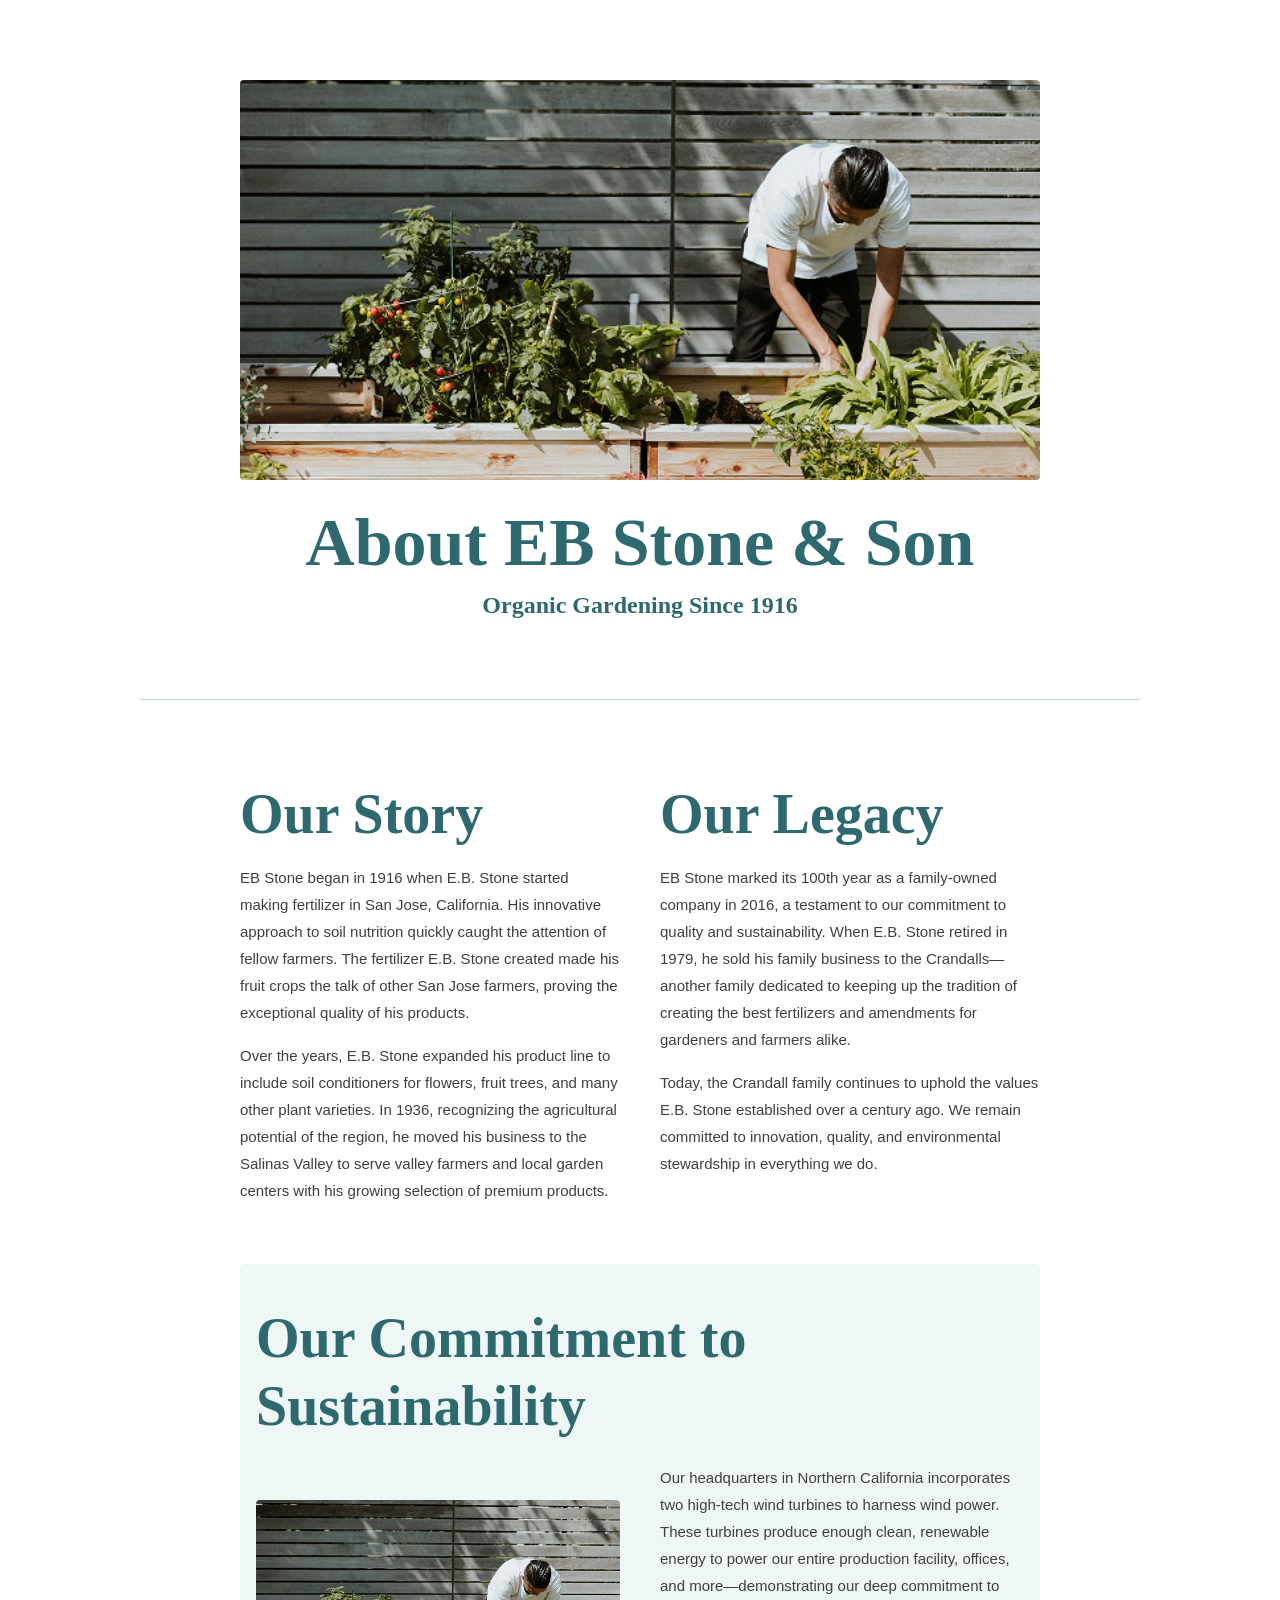
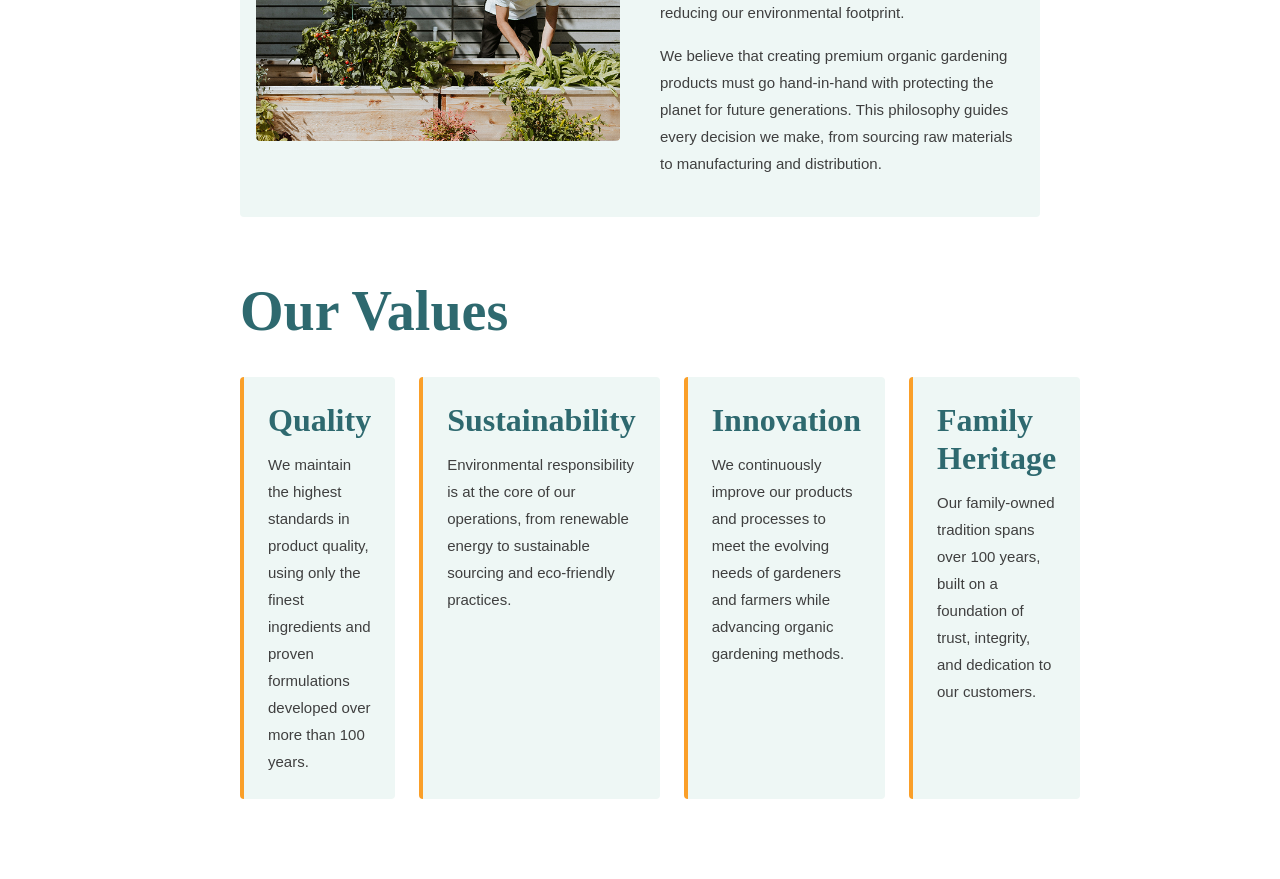
==== about.html @ d3578583 "042426 1030" ====
<!DOCTYPE html>
<html lang="en">
<head>
    <meta charset="UTF-8">
    <meta name="viewport" content="width=device-width, initial-scale=1.0">
    <title>About EB Stone | Organic Gardening Since 1916</title>
    <link rel="stylesheet" href="styles.css">
</head>
<body>
    <!-- Header/Navigation -->
    <header id="header"></header>

    <!-- Main Content -->
    <main class="about-container">
        <section class="hero-section">
            <img src="images/StairstepImage01.jpg" alt="EB Stone Heritage" class="hero-image">
            <h1>About EB Stone & Son</h1>
            <p class="intro-text">Organic Gardening Since 1916</p>
        </section>

        <section class="about-content">
            <div class="content-grid">
                <div class="content-column">
                    <h2>Our Story</h2>
                    <p>EB Stone began in 1916 when E.B. Stone started making fertilizer in San Jose, California. His innovative approach to soil nutrition quickly caught the attention of fellow farmers. The fertilizer E.B. Stone created made his fruit crops the talk of other San Jose farmers, proving the exceptional quality of his products.</p>

                    <p>Over the years, E.B. Stone expanded his product line to include soil conditioners for flowers, fruit trees, and many other plant varieties. In 1936, recognizing the agricultural potential of the region, he moved his business to the Salinas Valley to serve valley farmers and local garden centers with his growing selection of premium products.</p>
                </div>

                <div class="content-column">
                    <h2>Our Legacy</h2>
                    <p>EB Stone marked its 100th year as a family-owned company in 2016, a testament to our commitment to quality and sustainability. When E.B. Stone retired in 1979, he sold his family business to the Crandalls—another family dedicated to keeping up the tradition of creating the best fertilizers and amendments for gardeners and farmers alike.</p>

                    <p>Today, the Crandall family continues to uphold the values E.B. Stone established over a century ago. We remain committed to innovation, quality, and environmental stewardship in everything we do.</p>
                </div>
            </div>

            <section class="sustainability-section">
                <h2>Our Commitment to Sustainability</h2>
                <div class="sustainability-content">
                    <img src="images/StairstepImage01.jpg" alt="Wind Turbines" class="sustainability-image">
                    <div class="sustainability-text">
                        <p>Our headquarters in Northern California incorporates two high-tech wind turbines to harness wind power. These turbines produce enough clean, renewable energy to power our entire production facility, offices, and more—demonstrating our deep commitment to reducing our environmental footprint.</p>
                        <p>We believe that creating premium organic gardening products must go hand-in-hand with protecting the planet for future generations. This philosophy guides every decision we make, from sourcing raw materials to manufacturing and distribution.</p>
                    </div>
                </div>
            </section>

            <section class="values-section">
                <h2>Our Values</h2>
                <div class="values-grid">
                    <div class="value-card">
                        <h3>Quality</h3>
                        <p>We maintain the highest standards in product quality, using only the finest ingredients and proven formulations developed over more than 100 years.</p>
                    </div>
                    <div class="value-card">
                        <h3>Sustainability</h3>
                        <p>Environmental responsibility is at the core of our operations, from renewable energy to sustainable sourcing and eco-friendly practices.</p>
                    </div>
                    <div class="value-card">
                        <h3>Innovation</h3>
                        <p>We continuously improve our products and processes to meet the evolving needs of gardeners and farmers while advancing organic gardening methods.</p>
                    </div>
                    <div class="value-card">
                        <h3>Family Heritage</h3>
                        <p>Our family-owned tradition spans over 100 years, built on a foundation of trust, integrity, and dedication to our customers.</p>
                    </div>
                </div>
            </section>
        </section>
    </main>

    <!-- Footer -->
    <footer id="footer"></footer>

    <script src="components.js"></script>
</body>
</html>
---- styles.css ----
/* =============================================================
   EB Stone & Son — Shared Stylesheet
   Used by: index.html, plp.html, pdp.html
   ============================================================= */

/* ===== Design Tokens ===== */
:root {
  --white: #ffffff;
  --casal: #2e696f;
  --casal-darker: #19454a;
  --keyline: #bdd8db;
  --mine-shaft: #3f3f3f;
  --footer-dark: #2d2d2d;
  --seashell: #eef7f5;
  --sea-buckthorn: #fa9f29;
  --body: #3f3f3f;
  --serif: 'Sabon LT Pro', 'Georgia', serif;
}

/* ===== Reset ===== */
* { box-sizing: border-box; margin: 0; padding: 0; }
html, body {
  background: #fff;
  font-family: 'Montserrat', sans-serif;
  font-size: 15px;
  line-height: 27px;
  color: var(--body);
  -webkit-font-smoothing: antialiased;
}
img { max-width: 100%; display: block; }
a { color: inherit; text-decoration: none; font-weight: 500; }

/* ===== Typography Scale ===== */
/* EB - H1: Sabon LT Pro Bold 68px / 76px */
h1 {
  font-family: var(--serif);
  font-size: 68px;
  font-weight: 700;
  line-height: 76px;
}
/* EB - H2: Sabon LT Pro Bold 56px / 68px */
h2 {
  font-family: var(--serif);
  font-size: 56px;
  font-weight: 700;
  line-height: 68px;
}
/* EB - H3: Sabon LT Pro Bold 42px / 50px */
h3 {
  font-family: var(--serif);
  font-size: 42px;
  font-weight: 700;
  line-height: 50px;
}
/* EB - H4: Sabon LT Pro Bold 32px / 38px */
h4 {
  font-family: var(--serif);
  font-size: 32px;
  font-weight: 700;
  line-height: 38px;
}
/* EB - H5: Montserrat Regular 24px / 30px */
h5 {
  font-family: 'Montserrat', sans-serif;
  font-size: 24px;
  font-weight: 400;
  line-height: 30px;
}
/* EB - Block Title: Montserrat Bold 13px / 13px small-caps */
.block-title {
  font-family: 'Montserrat', sans-serif;
  font-size: 13px;
  font-weight: 700;
  line-height: 13px;
  font-variant: small-caps;
}

/* ===== Buttons ===== */
/* EB - CTA: Sabon LT Pro Bold 17px / 27px */
.btn {
  display: inline-flex; align-items: center; gap: 6px;
  background: var(--sea-buckthorn); color: #fff;
  padding: 12px 20px;
  font-family: var(--serif); font-size: 17px; font-weight: 700; line-height: 27px;
  border-radius: 2px;
}
.btn-ghost {
  background: transparent; border: 1.5px solid var(--casal); color: var(--casal);
}

/* ===== Utility Bar ===== */
.utility-bar {
  background: var(--casal-darker); color: #fff;
  display: flex; justify-content: space-between; align-items: center;
  padding: 10px 16px; font-size: 11px; letter-spacing: 0.04em;
  text-transform: uppercase; font-weight: 500;
}
.utility-bar .search { display: flex; align-items: center; gap: 6px; }
.utility-bar .search .label { display: none; }
@media (min-width: 1024px) {
  .utility-bar { padding: 12px 100px; }
  .utility-bar .search .label { display: inline; }
}

/* ===== Main Nav ===== */
.main-nav {
  background: var(--casal); color: #fff;
  display: flex; align-items: center; justify-content: space-between;
  padding: 14px 16px; gap: 16px;
}
.main-nav .logo { display: flex; align-items: center; }
.main-nav .logo img { height: 36px; width: auto; display: block; }
.main-nav .hamburger { display: flex; flex-direction: column; gap: 4px; cursor: pointer; }
.main-nav .hamburger span { display: block; width: 22px; height: 2px; background: #fff; }
.main-nav .nav-links { display: none; }
/* EB - Nav: Sabon LT Pro Bold 17px / 25px */
.store-btn {
  background: var(--sea-buckthorn); color: #fff;
  font-family: var(--serif); font-weight: 700; font-size: 17px; line-height: 25px;
  padding: 10px 14px; display: inline-flex; align-items: center; gap: 6px;
  border-radius: 2px; white-space: nowrap;
}
@media (min-width: 1024px) {
  .main-nav { padding: 18px 100px; }
  .main-nav .hamburger { display: none; }
  .main-nav .logo img { height: 44px; }
  .main-nav .nav-links {
    display: flex; gap: 28px; flex: 1; justify-content: center;
    font-family: var(--serif); font-size: 17px; font-weight: 700; line-height: 25px;
  }
  .main-nav .nav-links a { color: #fff; padding: 6px 0; transition: opacity 0.2s; }
  .main-nav .nav-links a:hover { opacity: 0.75; }
  .store-btn { padding: 12px 18px; font-family: var(--serif); font-size: 17px; font-weight: 700; }
}

/* ===== Footer ===== */
.footer {
  background: var(--mine-shaft); color: #fff;
  padding: 32px 24px;
  display: flex; flex-direction: column; gap: 28px;
}
.footer .col h4 {
  font-family: var(--serif); font-size: 32px; line-height: 38px; font-weight: 700;
  margin-bottom: 12px; color: #fff;
}
.footer .col p, .footer .col a, .footer .col .row-with-icon span {
  color: #d0d0d0; font-size: 13px; line-height: 1.7; display: block;
}
.footer .col .row-with-icon {
  display: flex; gap: 10px; align-items: flex-start; padding: 4px 0;
}
.footer .col .row-with-icon svg { flex: 0 0 16px; margin-top: 4px; opacity: 0.7; }
.footer .connect .socials {
  display: flex; gap: 14px; margin-top: 6px;
}
.footer .connect .socials a {
  width: 34px; height: 34px; border: 1px solid #666; border-radius: 50%;
  display: inline-flex; align-items: center; justify-content: center; color: #fff;
}
.copyright {
  background: var(--footer-dark); color: #9a9a9a;
  font-size: 11px; padding: 16px; text-align: center; letter-spacing: 0.04em;
}
@media (min-width: 1024px) {
  .footer {
    flex-direction: row; padding: 60px 100px;
    gap: 0; justify-content: space-between; align-items: stretch;
  }
  .footer .col { flex: 1; max-width: 333px; padding: 0 40px; }
  .footer .col:first-child { padding-left: 0; }
  .footer .col:last-child { padding-right: 0; }
  .footer .col + .col { border-left: 1px solid #555; }
  .footer .col h4 { font-size: 32px; line-height: 38px; }
  .copyright { padding: 18px; }
}

/* ===== About Page ===== */
.about-container {
  max-width: 1200px; margin: 0 auto; padding: 0 16px;
}
.hero-section {
  text-align: center; padding: 40px 16px;
  border-bottom: 1px solid var(--keyline);
}
.hero-section .hero-image {
  width: 100%; max-height: 400px; object-fit: cover; margin-bottom: 24px;
  border-radius: 4px;
}
.hero-section h1 {
  margin-bottom: 12px; color: var(--casal);
}
.hero-section .intro-text {
  font-family: var(--serif); font-size: 24px; color: var(--casal);
  font-weight: 700;
}

.about-content {
  padding: 40px 16px;
}
.content-grid {
  display: grid; grid-template-columns: 1fr; gap: 40px;
  margin-bottom: 60px;
}
.content-column h2 {
  color: var(--casal); margin-bottom: 16px;
}
.content-column p {
  margin-bottom: 16px; color: var(--body);
}
.content-column p:last-child {
  margin-bottom: 0;
}

.sustainability-section {
  background: var(--seashell); padding: 40px 16px;
  border-radius: 4px; margin-bottom: 60px;
}
.sustainability-section h2 {
  color: var(--casal); margin-bottom: 24px;
}
.sustainability-content {
  display: grid; grid-template-columns: 1fr; gap: 24px;
}
.sustainability-image {
  width: 100%; height: 300px; object-fit: cover; border-radius: 4px;
}
.sustainability-text p {
  margin-bottom: 16px; color: var(--body);
}
.sustainability-text p:last-child {
  margin-bottom: 0;
}

.values-section h2 {
  color: var(--casal); margin-bottom: 32px;
}
.values-grid {
  display: grid; grid-template-columns: 1fr; gap: 24px;
}
.value-card {
  background: var(--seashell); padding: 24px; border-radius: 4px;
  border-left: 4px solid var(--sea-buckthorn);
}
.value-card h3 {
  color: var(--casal); font-size: 32px; line-height: 38px;
  margin-bottom: 12px;
}
.value-card p {
  color: var(--body); font-size: 15px; line-height: 27px;
}

@media (min-width: 768px) {
  .about-container { padding: 0 32px; }
  .hero-section { padding: 60px 32px; }
  .about-content { padding: 60px 32px; }
  .content-grid { grid-template-columns: 1fr 1fr; gap: 40px; }
  .values-grid { grid-template-columns: 1fr 1fr; gap: 24px; }
  .sustainability-content { grid-template-columns: 1fr 1fr; gap: 40px; align-items: center; }
  .sustainability-image { height: auto; }
}

@media (min-width: 1024px) {
  .about-container { padding: 0 100px; }
  .hero-section { padding: 80px 100px; }
  .about-content { padding: 80px 100px; }
  .values-grid { grid-template-columns: repeat(4, 1fr); }
}
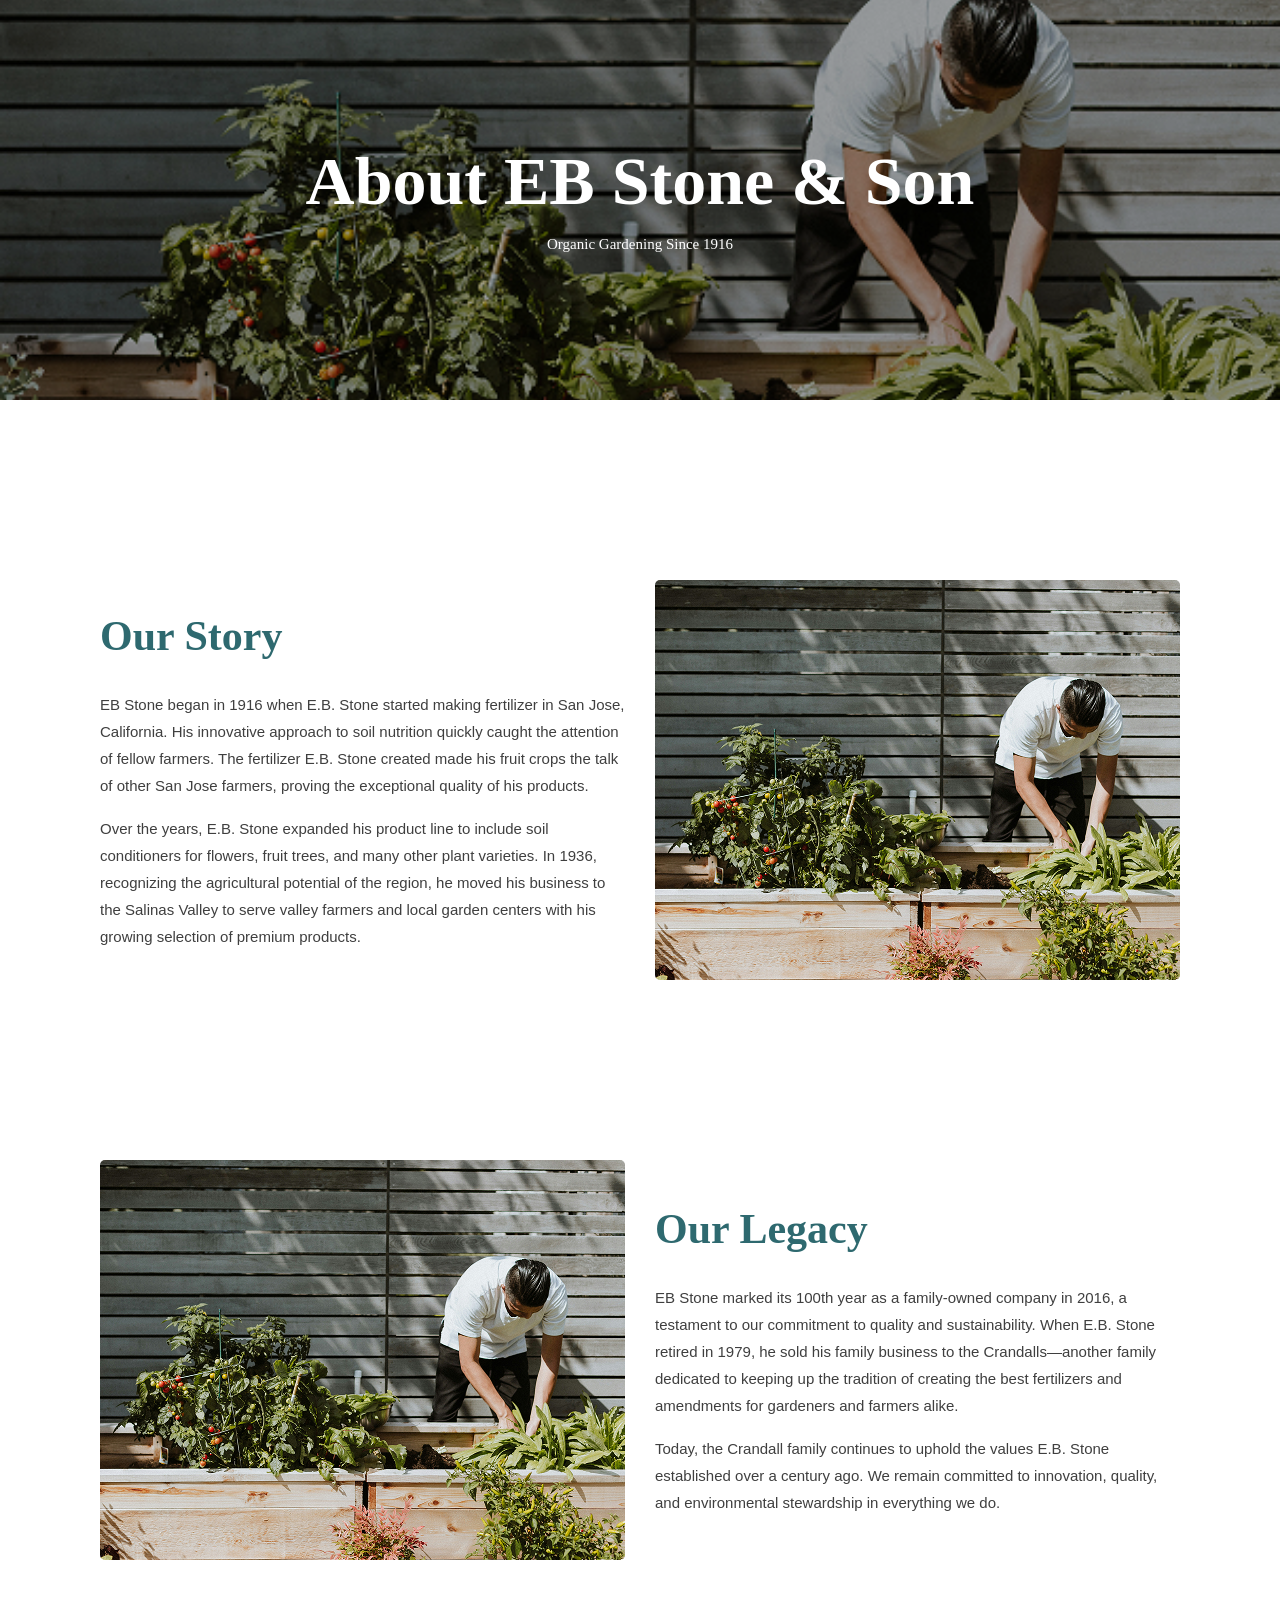
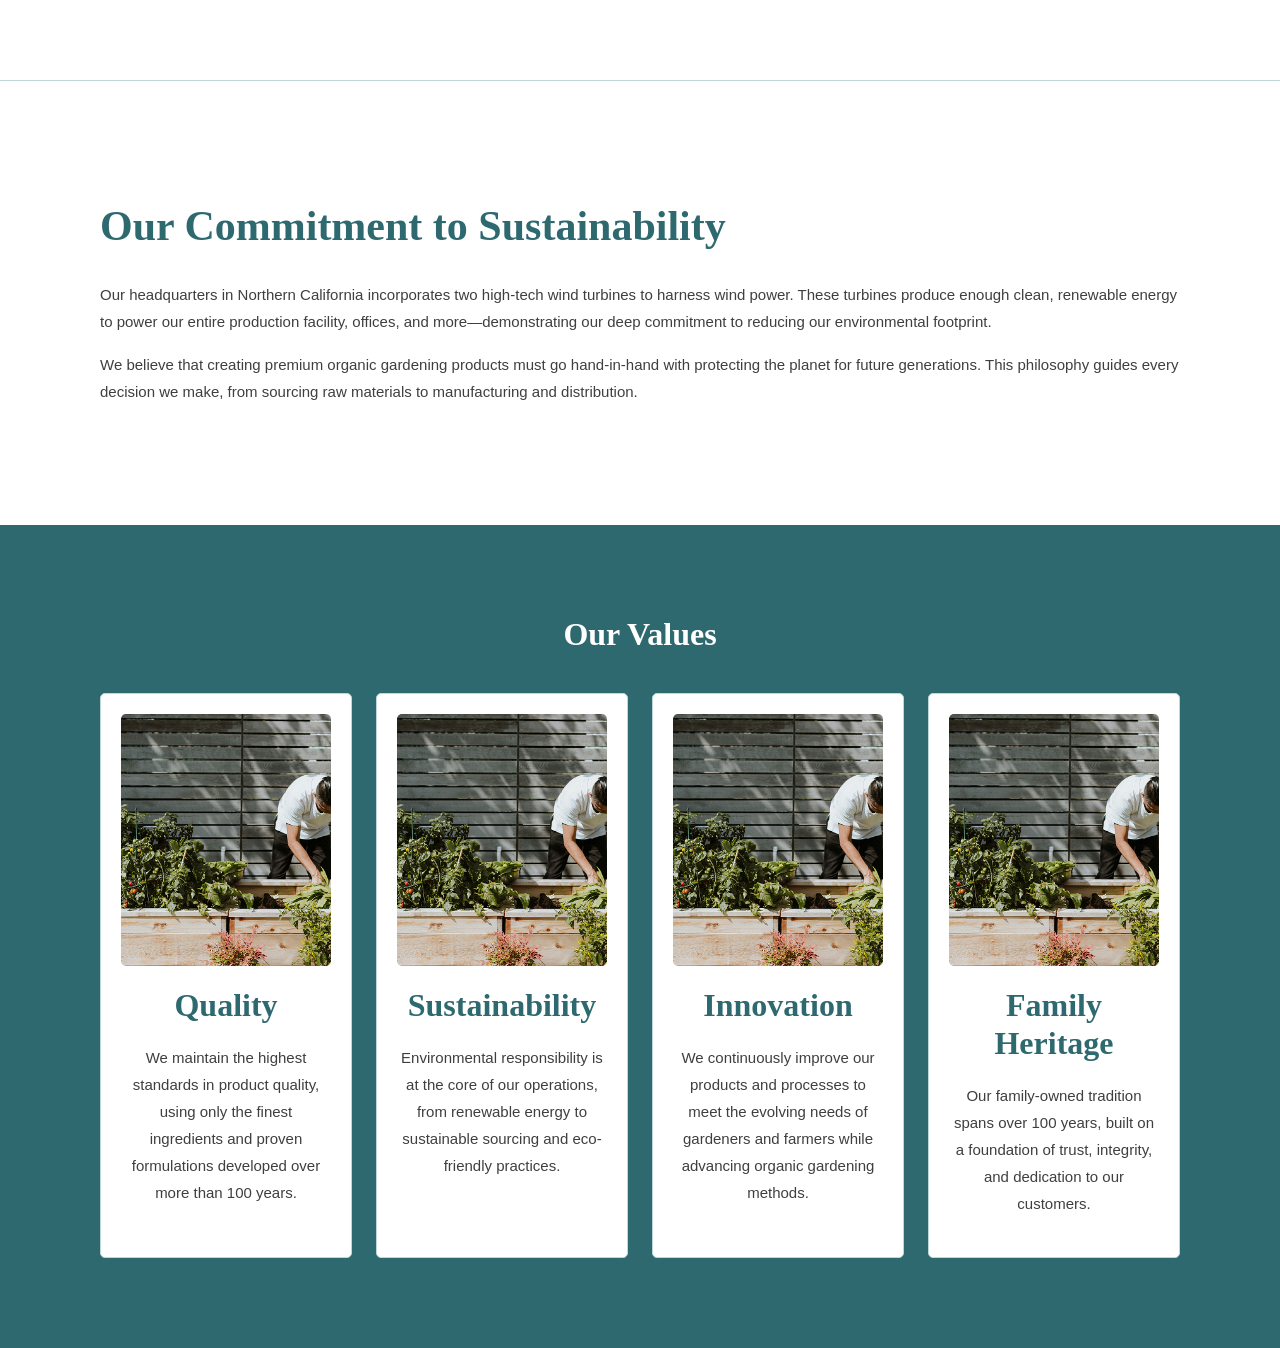
==== commit c6bfa824: "042426 1106" ====
--- a/about.html
+++ b/about.html
@@ -12,61 +12,100 @@
 
     <!-- Main Content -->
     <main class="about-container">
-        <section class="hero-section">
+        <!-- Hero Section with Overlay -->
+        <section class="about-hero">
             <img src="images/StairstepImage01.jpg" alt="EB Stone Heritage" class="hero-image">
-            <h1>About EB Stone & Son</h1>
-            <p class="intro-text">Organic Gardening Since 1916</p>
+            <div class="hero-overlay"></div>
+            <div class="hero-content">
+                <h1>About EB Stone & Son</h1>
+                <p class="hero-subtitle">Organic Gardening Since 1916</p>
+            </div>
         </section>
 
-        <section class="about-content">
-            <div class="content-grid">
-                <div class="content-column">
+        <!-- Our Story Section -->
+        <section class="content-section story-section">
+            <div class="stairstep-layout">
+                <div class="text-column">
                     <h2>Our Story</h2>
-                    <p>EB Stone began in 1916 when E.B. Stone started making fertilizer in San Jose, California. His innovative approach to soil nutrition quickly caught the attention of fellow farmers. The fertilizer E.B. Stone created made his fruit crops the talk of other San Jose farmers, proving the exceptional quality of his products.</p>
-
-                    <p>Over the years, E.B. Stone expanded his product line to include soil conditioners for flowers, fruit trees, and many other plant varieties. In 1936, recognizing the agricultural potential of the region, he moved his business to the Salinas Valley to serve valley farmers and local garden centers with his growing selection of premium products.</p>
+                    <div class="copy-block">
+                        <p>EB Stone began in 1916 when E.B. Stone started making fertilizer in San Jose, California. His innovative approach to soil nutrition quickly caught the attention of fellow farmers. The fertilizer E.B. Stone created made his fruit crops the talk of other San Jose farmers, proving the exceptional quality of his products.</p>
+                        <p>Over the years, E.B. Stone expanded his product line to include soil conditioners for flowers, fruit trees, and many other plant varieties. In 1936, recognizing the agricultural potential of the region, he moved his business to the Salinas Valley to serve valley farmers and local garden centers with his growing selection of premium products.</p>
+                    </div>
                 </div>
-
-                <div class="content-column">
-                    <h2>Our Legacy</h2>
-                    <p>EB Stone marked its 100th year as a family-owned company in 2016, a testament to our commitment to quality and sustainability. When E.B. Stone retired in 1979, he sold his family business to the Crandalls—another family dedicated to keeping up the tradition of creating the best fertilizers and amendments for gardeners and farmers alike.</p>
-
-                    <p>Today, the Crandall family continues to uphold the values E.B. Stone established over a century ago. We remain committed to innovation, quality, and environmental stewardship in everything we do.</p>
+                <div class="image-column">
+                    <img src="images/StairstepImage01.jpg" alt="Our Story">
                 </div>
             </div>
+        </section>
 
-            <section class="sustainability-section">
-                <h2>Our Commitment to Sustainability</h2>
-                <div class="sustainability-content">
-                    <img src="images/StairstepImage01.jpg" alt="Wind Turbines" class="sustainability-image">
-                    <div class="sustainability-text">
-                        <p>Our headquarters in Northern California incorporates two high-tech wind turbines to harness wind power. These turbines produce enough clean, renewable energy to power our entire production facility, offices, and more—demonstrating our deep commitment to reducing our environmental footprint.</p>
-                        <p>We believe that creating premium organic gardening products must go hand-in-hand with protecting the planet for future generations. This philosophy guides every decision we make, from sourcing raw materials to manufacturing and distribution.</p>
+        <!-- Our Legacy Section -->
+        <section class="content-section legacy-section">
+            <div class="stairstep-layout reverse">
+                <div class="text-column">
+                    <h2>Our Legacy</h2>
+                    <div class="copy-block">
+                        <p>EB Stone marked its 100th year as a family-owned company in 2016, a testament to our commitment to quality and sustainability. When E.B. Stone retired in 1979, he sold his family business to the Crandalls—another family dedicated to keeping up the tradition of creating the best fertilizers and amendments for gardeners and farmers alike.</p>
+                        <p>Today, the Crandall family continues to uphold the values E.B. Stone established over a century ago. We remain committed to innovation, quality, and environmental stewardship in everything we do.</p>
                     </div>
                 </div>
-            </section>
+                <div class="image-column">
+                    <img src="images/StairstepImage01.jpg" alt="Our Legacy">
+                </div>
+            </div>
+        </section>
 
-            <section class="values-section">
-                <h2>Our Values</h2>
-                <div class="values-grid">
-                    <div class="value-card">
+        <!-- Sustainability Section -->
+        <section class="sustainability-section">
+            <div class="sustainability-content">
+                <h2>Our Commitment to Sustainability</h2>
+                <div class="copy-block">
+                    <p>Our headquarters in Northern California incorporates two high-tech wind turbines to harness wind power. These turbines produce enough clean, renewable energy to power our entire production facility, offices, and more—demonstrating our deep commitment to reducing our environmental footprint.</p>
+                    <p>We believe that creating premium organic gardening products must go hand-in-hand with protecting the planet for future generations. This philosophy guides every decision we make, from sourcing raw materials to manufacturing and distribution.</p>
+                </div>
+            </div>
+        </section>
+
+        <!-- Values Section -->
+        <section class="values-section">
+            <h2>Our Values</h2>
+            <div class="values-grid">
+                <div class="value-card">
+                    <div class="card-image">
+                        <img src="images/StairstepImage01.jpg" alt="Quality">
+                    </div>
+                    <div class="card-content">
                         <h3>Quality</h3>
                         <p>We maintain the highest standards in product quality, using only the finest ingredients and proven formulations developed over more than 100 years.</p>
                     </div>
-                    <div class="value-card">
+                </div>
+                <div class="value-card">
+                    <div class="card-image">
+                        <img src="images/StairstepImage01.jpg" alt="Sustainability">
+                    </div>
+                    <div class="card-content">
                         <h3>Sustainability</h3>
                         <p>Environmental responsibility is at the core of our operations, from renewable energy to sustainable sourcing and eco-friendly practices.</p>
                     </div>
-                    <div class="value-card">
+                </div>
+                <div class="value-card">
+                    <div class="card-image">
+                        <img src="images/StairstepImage01.jpg" alt="Innovation">
+                    </div>
+                    <div class="card-content">
                         <h3>Innovation</h3>
                         <p>We continuously improve our products and processes to meet the evolving needs of gardeners and farmers while advancing organic gardening methods.</p>
                     </div>
-                    <div class="value-card">
+                </div>
+                <div class="value-card">
+                    <div class="card-image">
+                        <img src="images/StairstepImage01.jpg" alt="Family Heritage">
+                    </div>
+                    <div class="card-content">
                         <h3>Family Heritage</h3>
                         <p>Our family-owned tradition spans over 100 years, built on a foundation of trust, integrity, and dedication to our customers.</p>
                     </div>
                 </div>
-            </section>
+            </div>
         </section>
     </main>
 
--- a/styles.css
+++ b/styles.css
@@ -176,92 +176,260 @@
 
 /* ===== About Page ===== */
 .about-container {
-  max-width: 1200px; margin: 0 auto; padding: 0 16px;
-}
-.hero-section {
-  text-align: center; padding: 40px 16px;
+  display: flex;
+  flex-direction: column;
+}
+
+/* Hero Section */
+.about-hero {
+  position: relative;
+  height: 400px;
+  display: flex;
+  align-items: center;
+  justify-content: center;
+  overflow: hidden;
+  margin-bottom: 120px;
+}
+
+.about-hero .hero-image {
+  position: absolute;
+  inset: 0;
+  width: 100%;
+  height: 100%;
+  object-fit: cover;
+  z-index: 1;
+}
+
+.about-hero .hero-overlay {
+  position: absolute;
+  inset: 0;
+  background: rgba(0, 0, 0, 0.36);
+  z-index: 2;
+}
+
+.about-hero .hero-content {
+  position: relative;
+  z-index: 3;
+  text-align: center;
+  color: white;
+  padding: 0 16px;
+}
+
+.about-hero h1 {
+  color: white;
+  margin-bottom: 12px;
+}
+
+.about-hero .hero-subtitle {
+  font-family: var(--serif);
+  font-size: 15px;
+  font-weight: 400;
+  line-height: 27px;
+  color: white;
+}
+
+/* Content Sections */
+.content-section {
+  padding: 60px 16px;
+}
+
+.stairstep-layout {
+  display: flex;
+  flex-direction: column;
+  gap: 30px;
+  align-items: center;
+}
+
+.stairstep-layout.reverse {
+  flex-direction: column-reverse;
+}
+
+.text-column h2 {
+  color: var(--casal);
+  margin-bottom: 30px;
+  font-size: 42px;
+  line-height: 50px;
+}
+
+.text-column {
+  width: 100%;
+}
+
+.image-column {
+  width: 100%;
+}
+
+.image-column img {
+  width: 100%;
+  height: 400px;
+  object-fit: cover;
+  border-radius: 5px;
+}
+
+.copy-block {
+  display: flex;
+  flex-direction: column;
+  gap: 0;
+}
+
+.copy-block p {
+  color: var(--body);
+  font-size: 15px;
+  line-height: 27px;
+  margin-bottom: 16px;
+}
+
+.copy-block p:last-child {
+  margin-bottom: 0;
+}
+
+.story-section {
+  border-bottom: none;
+}
+
+.legacy-section {
+  padding-top: 120px;
+  padding-bottom: 120px;
   border-bottom: 1px solid var(--keyline);
 }
-.hero-section .hero-image {
-  width: 100%; max-height: 400px; object-fit: cover; margin-bottom: 24px;
-  border-radius: 4px;
-}
-.hero-section h1 {
-  margin-bottom: 12px; color: var(--casal);
-}
-.hero-section .intro-text {
-  font-family: var(--serif); font-size: 24px; color: var(--casal);
-  font-weight: 700;
-}
-
-.about-content {
-  padding: 40px 16px;
-}
-.content-grid {
-  display: grid; grid-template-columns: 1fr; gap: 40px;
-  margin-bottom: 60px;
-}
-.content-column h2 {
-  color: var(--casal); margin-bottom: 16px;
-}
-.content-column p {
-  margin-bottom: 16px; color: var(--body);
-}
-.content-column p:last-child {
+
+/* Sustainability Section */
+.sustainability-section {
+  padding: 120px 16px;
+  display: flex;
+  flex-direction: column;
+}
+
+.sustainability-content {
+  display: flex;
+  flex-direction: column;
+  gap: 30px;
+}
+
+.sustainability-content h2 {
+  color: var(--casal);
+  font-size: 42px;
+  line-height: 50px;
   margin-bottom: 0;
 }
 
-.sustainability-section {
-  background: var(--seashell); padding: 40px 16px;
-  border-radius: 4px; margin-bottom: 60px;
-}
-.sustainability-section h2 {
-  color: var(--casal); margin-bottom: 24px;
-}
-.sustainability-content {
-  display: grid; grid-template-columns: 1fr; gap: 24px;
-}
-.sustainability-image {
-  width: 100%; height: 300px; object-fit: cover; border-radius: 4px;
-}
-.sustainability-text p {
-  margin-bottom: 16px; color: var(--body);
-}
-.sustainability-text p:last-child {
-  margin-bottom: 0;
+/* Values Section */
+.values-section {
+  background: var(--casal);
+  padding: 90px 16px;
+  color: white;
 }
 
 .values-section h2 {
-  color: var(--casal); margin-bottom: 32px;
-}
+  color: white;
+  font-size: 32px;
+  line-height: 38px;
+  margin-bottom: 40px;
+  text-align: center;
+}
+
 .values-grid {
-  display: grid; grid-template-columns: 1fr; gap: 24px;
-}
+  display: grid;
+  grid-template-columns: 1fr;
+  gap: 24px;
+}
+
 .value-card {
-  background: var(--seashell); padding: 24px; border-radius: 4px;
-  border-left: 4px solid var(--sea-buckthorn);
-}
-.value-card h3 {
-  color: var(--casal); font-size: 32px; line-height: 38px;
-  margin-bottom: 12px;
-}
-.value-card p {
-  color: var(--body); font-size: 15px; line-height: 27px;
-}
-
+  background: white;
+  border: 1px solid var(--keyline);
+  border-radius: 5px;
+  padding: 20px;
+  display: flex;
+  flex-direction: column;
+  gap: 20px;
+}
+
+.card-image {
+  width: 100%;
+  height: 252px;
+  border-radius: 5px;
+  overflow: hidden;
+}
+
+.card-image img {
+  width: 100%;
+  height: 100%;
+  object-fit: cover;
+}
+
+.card-content {
+  display: flex;
+  flex-direction: column;
+  gap: 20px;
+  padding-bottom: 20px;
+  text-align: center;
+}
+
+.card-content h3 {
+  color: var(--casal);
+  font-size: 32px;
+  line-height: 38px;
+  margin: 0;
+}
+
+.card-content p {
+  color: var(--body);
+  font-size: 15px;
+  line-height: 27px;
+  margin: 0;
+}
+
+/* Tablet & Desktop */
 @media (min-width: 768px) {
-  .about-container { padding: 0 32px; }
-  .hero-section { padding: 60px 32px; }
-  .about-content { padding: 60px 32px; }
-  .content-grid { grid-template-columns: 1fr 1fr; gap: 40px; }
-  .values-grid { grid-template-columns: 1fr 1fr; gap: 24px; }
-  .sustainability-content { grid-template-columns: 1fr 1fr; gap: 40px; align-items: center; }
-  .sustainability-image { height: auto; }
+  .about-container { padding: 0; }
+  .about-hero { height: 400px; padding: 60px 32px; }
+  .content-section { padding: 60px 32px; }
+
+  .stairstep-layout {
+    flex-direction: row;
+    gap: 30px;
+    align-items: stretch;
+  }
+
+  .stairstep-layout.reverse {
+    flex-direction: row-reverse;
+  }
+
+  .text-column {
+    flex: 1;
+    display: flex;
+    flex-direction: column;
+    justify-content: center;
+  }
+
+  .image-column {
+    flex: 1;
+    min-height: 400px;
+  }
+
+  .image-column img {
+    height: 100%;
+  }
+
+  .sustainability-section {
+    padding: 120px 32px;
+  }
+
+  .values-section {
+    padding: 90px 32px;
+  }
+
+  .values-grid {
+    grid-template-columns: repeat(2, 1fr);
+    gap: 24px;
+  }
 }
 
 @media (min-width: 1024px) {
-  .about-container { padding: 0 100px; }
-  .hero-section { padding: 80px 100px; }
-  .about-content { padding: 80px 100px; }
+  .about-hero { padding: 60px 100px; }
+  .content-section { padding: 60px 100px; }
+  .legacy-section { padding-top: 120px; padding-bottom: 120px; }
+  .sustainability-section { padding: 120px 100px; }
+  .values-section { padding: 90px 100px; }
   .values-grid { grid-template-columns: repeat(4, 1fr); }
 }
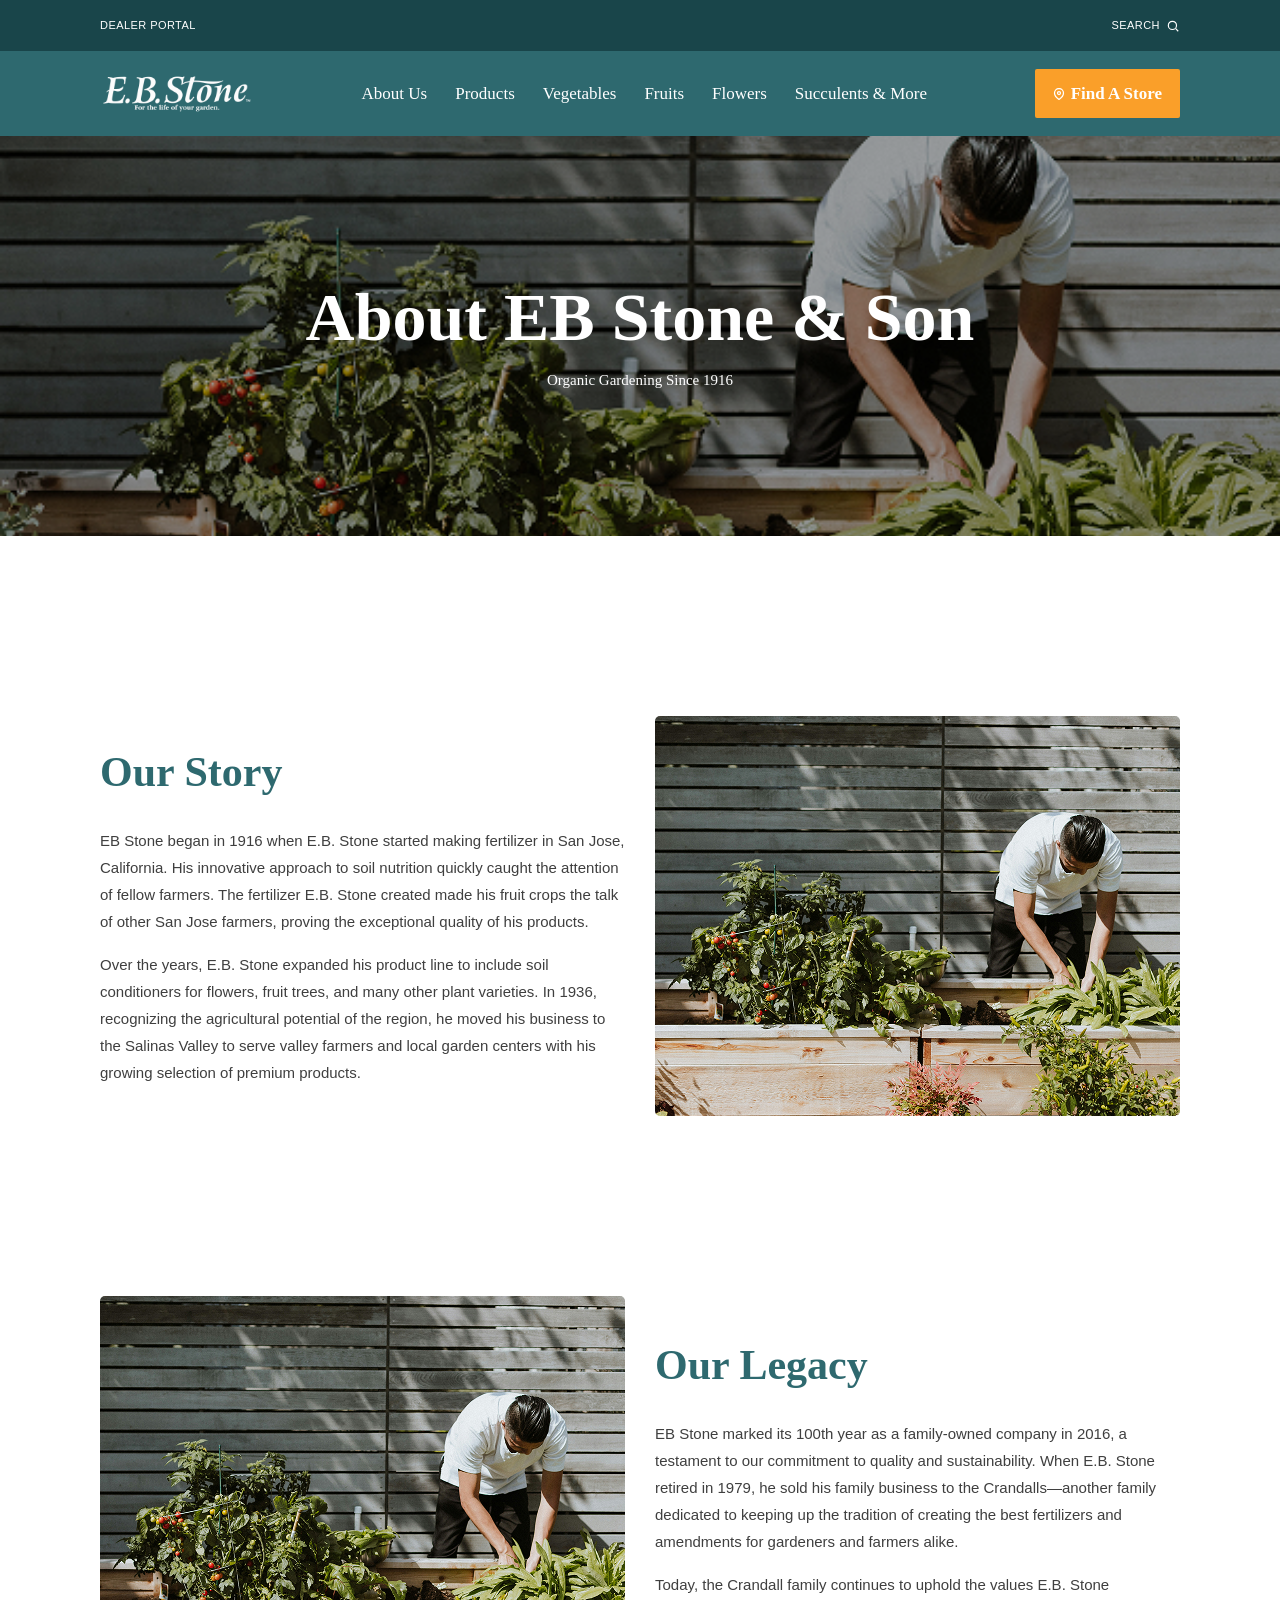
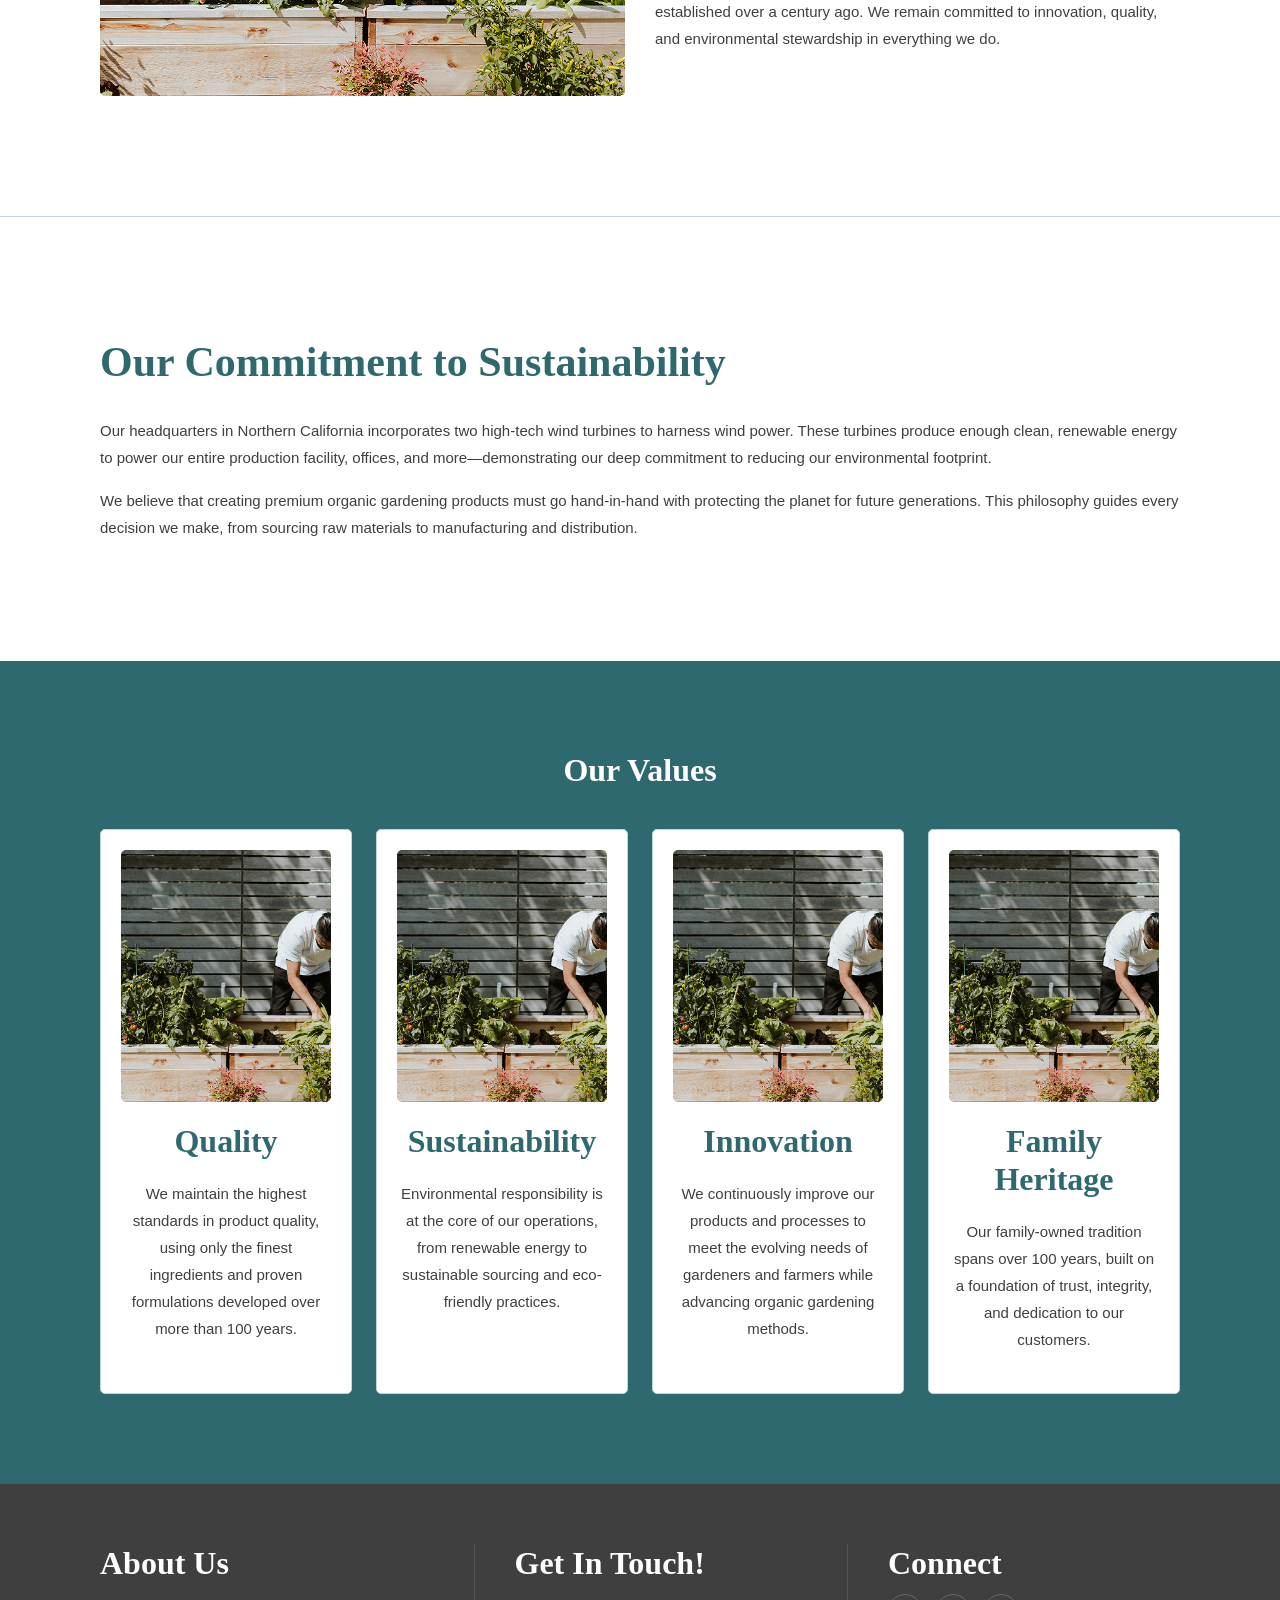
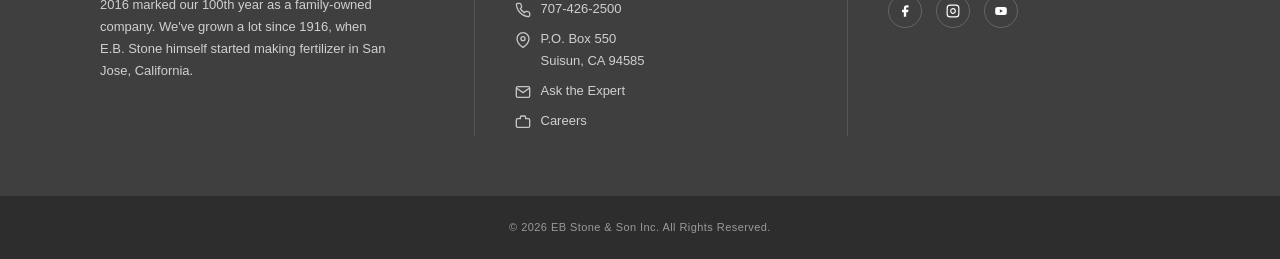
==== commit d30544c4: "042426 1133" ====
--- a/about.html
+++ b/about.html
@@ -7,8 +7,7 @@
     <link rel="stylesheet" href="styles.css">
 </head>
 <body>
-    <!-- Header/Navigation -->
-    <header id="header"></header>
+    <div id="site-header"></div>
 
     <!-- Main Content -->
     <main class="about-container">
@@ -109,8 +108,7 @@
         </section>
     </main>
 
-    <!-- Footer -->
-    <footer id="footer"></footer>
+    <div id="site-footer"></div>
 
     <script src="components.js"></script>
 </body>
